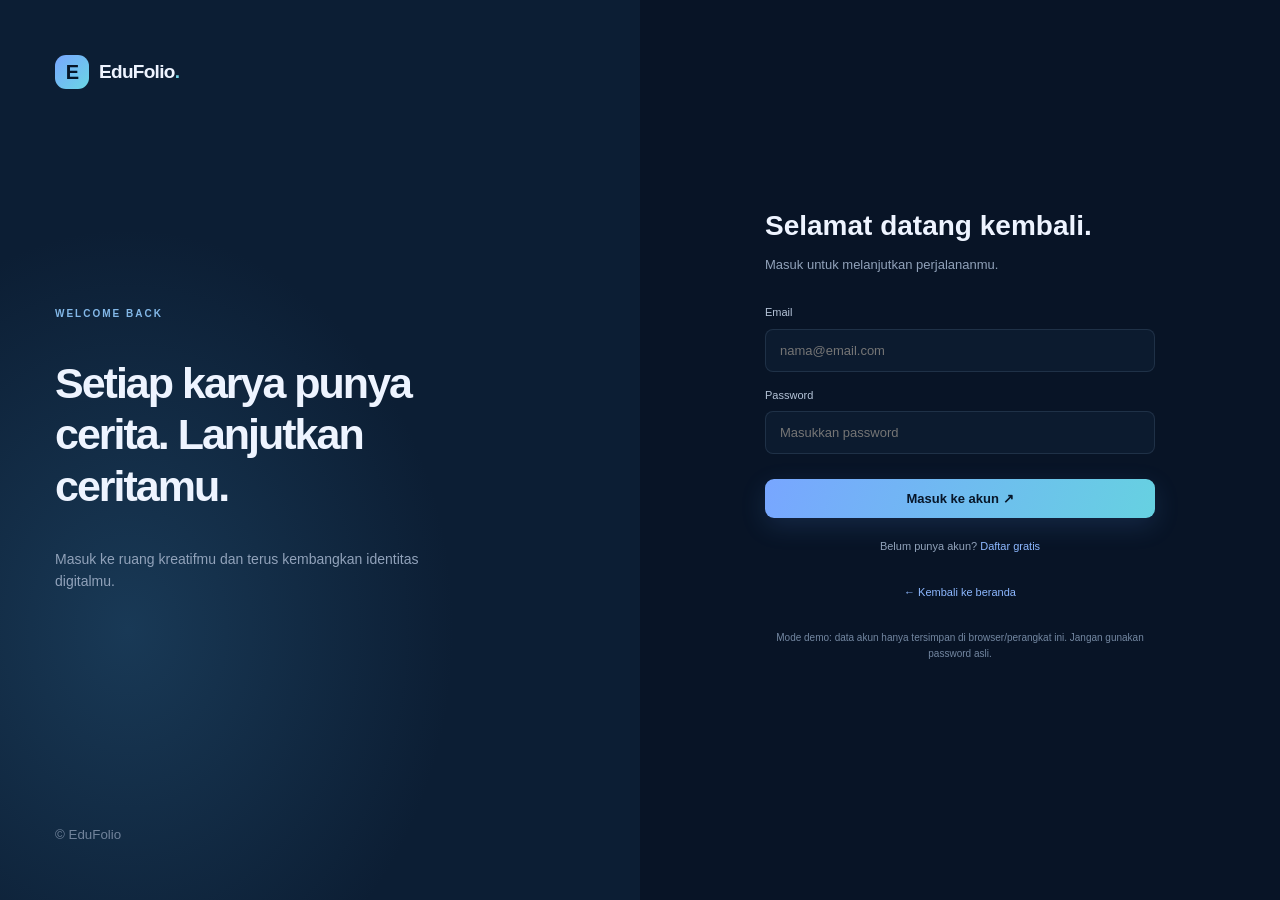
==== login.html @ 991e1b41 "Add EduFolio MVP: login.html" ====
<!doctype html><html lang="id"><head><meta charset="utf-8"><meta name="viewport" content="width=device-width,initial-scale=1"><title>Masuk — EduFolio</title><link rel="stylesheet" href="css/style.css"></head><body><div class="auth-wrap"><aside class="auth-aside"><a class="brand" href="index.html"><span class="brand-mark">E</span><span>EduFolio<span class="brand-dot">.</span></span></a><div><div class="eyebrow">WELCOME BACK</div><h1>Setiap karya punya cerita. Lanjutkan ceritamu.</h1><p>Masuk ke ruang kreatifmu dan terus kembangkan identitas digitalmu.</p></div><small style="color:#71839b">© EduFolio</small></aside><main class="auth-main"><form class="auth-card" id="login-form"><h2>Selamat datang kembali.</h2><p>Masuk untuk melanjutkan perjalananmu.</p><div id="form-message" class="notice" hidden></div><label class="field"><span>Email</span><input id="email" type="email" placeholder="nama@email.com" required></label><label class="field"><span>Password</span><input id="password" type="password" placeholder="Masukkan password" required></label><button class="btn btn-primary" type="submit">Masuk ke akun ↗</button><p class="auth-switch">Belum punya akun? <a href="register.html">Daftar gratis</a></p><p class="auth-switch"><a href="index.html">← Kembali ke beranda</a></p><p style="font-size:10px;color:#7387a1;text-align:center">Mode demo: data akun hanya tersimpan di browser/perangkat ini. Jangan gunakan password asli.</p></form></main></div><script src="js/app.js"></script></body></html>
---- css/style.css ----
:root{--bg:#081426;--bg2:#0d1c31;--panel:#10223a;--line:rgba(160,190,230,.13);--text:#eef4ff;--muted:#91a2ba;--blue:#6d9cff;--cyan:#72d6e8;--font:'DM Sans',sans-serif;--display:'Plus Jakarta Sans',sans-serif}*{box-sizing:border-box}html{scroll-behavior:smooth}body{margin:0;background:var(--bg);color:var(--text);font-family:var(--font);line-height:1.6}a{color:inherit;text-decoration:none}.container{width:min(1160px,calc(100% - 48px));margin:auto}.site-header{height:82px;display:flex;align-items:center;justify-content:space-between;padding:0 max(24px,calc((100vw - 1160px)/2));border-bottom:1px solid var(--line);position:relative;z-index:5;background:rgba(8,20,38,.88);backdrop-filter:blur(18px)}.brand{display:flex;align-items:center;gap:10px;font:800 19px var(--display);letter-spacing:-.7px}.brand-mark{display:grid;place-items:center;width:34px;height:34px;border-radius:11px;background:linear-gradient(135deg,#78a6ff,#6ad7e4);color:#071629;font-size:20px}.brand-dot{color:var(--cyan)}.nav-links,.nav-actions{display:flex;align-items:center;gap:32px}.nav-links a,.footer a{font-size:13px;color:#adbbce}.nav-links a:hover,.footer a:hover{color:white}.nav-actions{gap:12px}.btn{display:inline-flex;align-items:center;justify-content:center;gap:12px;border-radius:9px;font-weight:700;font-size:13px;transition:.2s;padding:12px 19px}.btn:hover{transform:translateY(-2px)}.btn-primary{background:linear-gradient(110deg,#78a6ff,#66d1e1);color:#071629;box-shadow:0 8px 26px #5e9cff25}.btn-ghost{color:#dbe6f8}.btn-outline{border:1px solid var(--line);color:#dce7f8}.btn-small{padding:9px 15px}.btn-large{padding:15px 22px}.menu-toggle{display:none;background:none;color:white;border:0;font-size:22px}.hero{min-height:650px;display:grid;grid-template-columns:1fr 1fr;align-items:center;gap:50px;padding-top:64px;padding-bottom:78px}.eyebrow{font-size:10px;letter-spacing:2px;font-weight:700;color:#83b8e8}.pulse{display:inline-block;width:7px;height:7px;background:#6ee0bf;border-radius:50%;margin-right:9px;box-shadow:0 0 12px #6ee0bf}.hero h1,.section h2,.cta-section h2{font:800 clamp(38px,5vw,59px)/1.15 var(--display);letter-spacing:-2.7px;margin:23px 0}.gradient-text{background:linear-gradient(100deg,#83aaff,#74d9e5);-webkit-background-clip:text;background-clip:text;color:transparent}.hero-lead{max-width:500px;color:var(--muted);font-size:15px;line-height:1.9}.hero-actions{display:flex;gap:12px;margin-top:30px}.hero-proof{display:flex;align-items:center;gap:12px;color:#8294ad;font-size:11px;margin-top:37px}.avatar-stack{display:flex}.avatar-stack i{font-style:normal;width:25px;height:25px;border-radius:50%;display:grid;place-items:center;background:#233e5d;border:2px solid var(--bg);margin-right:-6px;color:#8fd6e9}.hero-visual{position:relative;padding:35px 0}.orb{position:absolute;border-radius:50%;filter:blur(1px);pointer-events:none}.orb-one{width:300px;height:300px;background:#3876c51c;top:5%;left:15%}.orb-two{width:190px;height:190px;background:#3dc2d51c;right:0;bottom:0}.preview-window{position:relative;z-index:1;border:1px solid #ffffff20;background:#0e2038;border-radius:16px;overflow:hidden;box-shadow:0 30px 90px #0008;transform:perspective(1200px) rotateY(-5deg) rotateX(2deg)}.window-top{height:43px;border-bottom:1px solid var(--line);display:flex;align-items:center;justify-content:space-between;padding:0 15px;color:#71839c;font-size:9px}.window-dots{display:flex;gap:5px}.window-dots i{width:6px;height:6px;border-radius:50%;background:#47617f}.window-live{color:#79d6c0;font-size:8px;letter-spacing:1px}.preview-content{display:grid;grid-template-columns:55px 1fr;min-height:330px}.preview-sidebar{border-right:1px solid var(--line);padding:17px 13px}.mini-brand{font-weight:800;color:#82b6ff;font-size:18px;margin-bottom:27px}.side-line{height:5px;background:#263d5a;border-radius:4px;margin:15px 0}.side-line.active{background:#76a8ff}.side-line.short{width:65%}.preview-main{padding:28px 27px}.preview-label,.preview-banner small{font-size:8px;letter-spacing:1.6px;color:#7ea9d9}.preview-name{font:500 23px var(--display);margin-top:12px}.preview-name b{color:#8eb5ff}.preview-desc{font-size:10px;color:#8fa2bc;margin-top:3px}.preview-banner{height:135px;margin-top:23px;border-radius:9px;padding:18px;background:linear-gradient(115deg,#193a62,#28617a);display:flex;justify-content:space-between;align-items:center}.preview-banner strong{display:block;font:700 24px/1.15 var(--display);margin-top:8px}.preview-banner>span{font-size:70px;color:#9addeb66}.preview-cards{display:grid;grid-template-columns:repeat(3,1fr);gap:9px;margin-top:12px}.preview-cards div{border:1px solid var(--line);border-radius:7px;padding:10px}.preview-cards small,.preview-cards b{display:block}.preview-cards small{font-size:7px;color:#8298b3;letter-spacing:1px}.preview-cards b{font-size:18px;margin-top:4px}.floating-note,.floating-tag{position:absolute;z-index:2;background:#152b46;border:1px solid #ffffff20;box-shadow:0 12px 30px #0005;border-radius:10px}.floating-note{left:-25px;bottom:18px;display:flex;gap:10px;align-items:center;padding:12px 15px}.note-icon{width:28px;height:28px;border-radius:8px;background:#284b70;display:grid;place-items:center;color:#9bd8e6}.floating-note b,.floating-note small{display:block}.floating-note b{font-size:10px}.floating-note small{font-size:9px;color:#91a2ba}.floating-tag{right:-10px;top:13px;padding:9px 13px;color:#a8c9ed;font-size:9px}.trust-strip{border-block:1px solid var(--line);background:#0b192b}.trust-inner{height:75px;display:flex;align-items:center;justify-content:space-between;color:#637791;font-size:10px;letter-spacing:1.2px}.trust-inner span{font-size:9px}.trust-inner b{color:#a2b3c9;font-size:10px}.section{padding-top:110px;padding-bottom:110px}.section-heading{display:flex;align-items:end;justify-content:space-between;gap:40px;margin-bottom:40px}.section h2,.cta-section h2{font-size:42px;margin:15px 0 0}.section-heading>p{max-width:330px;color:var(--muted);font-size:13px;line-height:1.8;margin:0 0 5px}.feature-grid{display:grid;grid-template-columns:1.15fr 1fr 1fr;gap:16px}.feature-card{position:relative;min-height:360px;overflow:hidden;padding:27px;border:1px solid var(--line);border-radius:13px;background:linear-gradient(145deg,#10233c,#0c1a2e)}.feature-main{background:linear-gradient(145deg,#142d4c,#102039)}.feature-icon{width:39px;height:39px;border-radius:10px;display:grid;place-items:center;background:#234366;color:#91c7ee;font-size:18px;margin-bottom:23px}.card-kicker{font-size:8px;letter-spacing:1.5px;color:#7c9ab9}.feature-card h3{font:700 20px var(--display);margin:8px 0}.feature-card p{font-size:12px;color:var(--muted);max-width:280px;line-height:1.8}.feature-card>a{display:inline-block;margin-top:9px;color:#8ec5e7;font-size:11px;font-weight:700}.feature-card>a span{margin-left:6px}.feature-art{position:absolute;bottom:-35px;right:-10px;width:210px;height:130px;background:#1d3d61;border:1px solid #80b9e533;border-radius:12px 0 0 0;transform:rotate(-8deg);padding:18px}.art-avatar{width:34px;height:34px;border-radius:50%;background:#79a7d6;display:grid;place-items:center;color:#10223a;font-weight:800}.art-lines i{display:block;height:5px;background:#789abf55;border-radius:5px;margin:8px 0;width:80px}.art-lines i:nth-child(2){width:120px}.art-lines i:nth-child(3){width:55px}.art-chip{position:absolute;right:13px;bottom:14px;font-size:7px;letter-spacing:1px;color:#a9d5ee}.slide-art{position:absolute;bottom:22px;right:20px;width:125px;height:78px;border-radius:7px;background:linear-gradient(135deg,#234a6d,#31657b);padding:12px;transform:rotate(5deg)}.slide-top{height:5px;width:35px;background:#a0d9e8;border-radius:4px}.slide-title{height:13px;width:75px;background:#d7eaff;margin-top:10px;border-radius:3px}.slide-row{display:flex;gap:5px;margin-top:9px}.slide-row i{height:17px;flex:1;background:#85a9ca55;border-radius:3px}.service-art{position:absolute;right:25px;bottom:5px;font-size:110px;color:#4d83b855}.process-section{background:#0b192b;border-block:1px solid var(--line)}.steps{display:grid;grid-template-columns:repeat(3,1fr);gap:35px;margin-top:55px}.step{border-top:1px solid #36516e;padding-top:20px}.step>span{color:#7db8dc;font:700 12px var(--display)}.step h3{font:700 18px var(--display);margin:18px 0 5px}.step p{font-size:12px;color:var(--muted)}.cta-section{margin-top:90px;margin-bottom:90px;padding:55px 65px;border:1px solid #4b789b44;border-radius:17px;background:radial-gradient(ellipse at 80% 50%,#24517488,transparent 45%),linear-gradient(110deg,#102541,#10243a);position:relative;overflow:hidden}.cta-section h2{font-size:40px}.cta-section p{color:var(--muted);font-size:13px;margin:16px 0 24px}.cta-symbol{position:absolute;right:90px;top:50%;transform:translateY(-50%);font:800 180px var(--display);color:#8bb9e51a}.cta-symbol span{color:#8bd5e41a}.footer{min-height:90px;border-top:1px solid var(--line);display:flex;align-items:center;justify-content:space-between}.footer>span{font-size:10px;color:#71839b}.footer>div{display:flex;gap:22px}.footer>div a{font-size:11px}.auth-wrap{min-height:100vh;display:grid;grid-template-columns:1fr 1fr}.auth-aside{padding:55px;display:flex;flex-direction:column;justify-content:space-between;background:radial-gradient(ellipse at 20% 70%,#24517488,transparent 45%),#0c1e34}.auth-aside h1{font:800 43px/1.2 var(--display);letter-spacing:-2px;max-width:450px}.auth-aside p{color:var(--muted);max-width:390px;font-size:14px}.auth-main{display:grid;place-items:center;padding:35px}.auth-card{width:min(390px,100%)}.auth-card h2{font:800 28px var(--display);margin:0 0 8px}.auth-card>p{color:var(--muted);font-size:13px;margin-bottom:28px}.field{display:block;margin:15px 0}.field span{display:block;font-size:11px;color:#b5c4d8;margin-bottom:7px}.field input,.field textarea{width:100%;padding:13px 14px;background:#0c1b2f;border:1px solid var(--line);border-radius:8px;color:white;font:13px var(--font);outline:none}.field input:focus,.field textarea:focus{border-color:#78a6ff}.auth-card .btn{width:100%;margin-top:10px;border:0;cursor:pointer}.auth-switch{font-size:11px!important;text-align:center;margin-top:20px!important}.auth-switch a{color:#8db8ff}.notice{padding:11px 13px;border-radius:7px;background:#183d3b;color:#8de0c8;font-size:11px;margin:12px 0}.dash-shell{min-height:100vh;display:grid;grid-template-columns:230px 1fr}.dash-side{background:#0b192b;border-right:1px solid var(--line);padding:25px 17px}.dash-side .brand{margin:0 0 42px 8px}.dash-nav-label{font-size:9px;color:#647c99;letter-spacing:1.5px;margin:25px 10px 10px}.dash-nav a{display:block;padding:11px 12px;border-radius:7px;color:#91a4bd;font-size:12px;margin:3px 0}.dash-nav a.active,.dash-nav a:hover{background:#1a3554;color:#dcecff}.dash-main{padding:35px 4vw}.dash-top{display:flex;justify-content:space-between;align-items:center;margin-bottom:35px}.dash-top h1{font:700 25px var(--display);margin:0}.dash-top p{color:var(--muted);font-size:12px;margin:5px 0}.dash-user{font-size:11px;color:#9db6d1;padding:9px 13px;border:1px solid var(--line);border-radius:8px}.stats-grid{display:grid;grid-template-columns:repeat(3,1fr);gap:14px}.stat-card,.panel{background:#10223a;border:1px solid var(--line);border-radius:10px;padding:20px}.stat-card small{font-size:10px;color:var(--muted)}.stat-card b{display:block;font:700 26px var(--display);margin-top:8px}.panel{margin-top:18px}.panel h2{font:700 16px var(--display);margin:0 0 7px}.panel p{font-size:12px;color:var(--muted)}.quick-actions{display:flex;gap:10px;flex-wrap:wrap;margin-top:18px}.empty-state{padding:35px;text-align:center;border:1px dashed #36516e;border-radius:9px;color:#8fa4bf;font-size:12px;margin-top:15px}.form-grid{display:grid;grid-template-columns:1fr 1fr;gap:0 15px}.full{grid-column:1/-1}.portfolio-preview{padding:25px;border:1px solid var(--line);border-radius:10px;background:#0b1b30;margin-top:20px}.portfolio-preview h2{font:700 26px var(--display)}.portfolio-preview p{color:var(--muted);font-size:12px}@media(max-width:850px){.hero{grid-template-columns:1fr;gap:15px;padding-top:65px}.hero-visual{max-width:600px;width:100%;margin:auto}.feature-grid{grid-template-columns:1fr 1fr}.feature-main{grid-column:1/-1}.section-heading{align-items:start;flex-direction:column;gap:12px}.auth-aside{padding:35px}.auth-aside h1{font-size:32px}.dash-shell{grid-template-columns:190px 1fr}}@media(max-width:600px){.container{width:calc(100% - 34px)}.site-header{height:70px;padding:0 17px}.nav-links{display:none;position:absolute;top:69px;left:0;right:0;background:#0d1c31;padding:20px;flex-direction:column;gap:18px;border-bottom:1px solid var(--line)}.nav-links.open{display:flex}.nav-actions{margin-left:auto;margin-right:12px;gap:5px}.nav-actions .btn{font-size:10px;padding:8px 10px}.menu-toggle{display:block}.hero{padding-top:55px;padding-bottom:55px}.hero h1{font-size:39px;letter-spacing:-2px}.hero-lead{font-size:13px}.hero-actions{flex-wrap:wrap}.hero-visual{padding:25px 0}.preview-content{min-height:275px}.preview-main{padding:20px 15px}.preview-banner{height:110px}.preview-banner strong{font-size:20px}.floating-note{left:-5px}.floating-tag{right:-4px}.trust-inner{height:auto;min-height:75px;flex-wrap:wrap;gap:12px;padding:17px 0}.trust-inner span{width:100%}.section{padding-top:75px;padding-bottom:75px}.section h2,.cta-section h2{font-size:34px}.feature-grid{grid-template-columns:1fr}.feature-main{grid-column:auto}.feature-card{min-height:330px}.steps{grid-template-columns:1fr;gap:22px;margin-top:35px}.cta-section{padding:35px 25px;margin-top:55px;margin-bottom:55px}.cta-symbol{right:10px;font-size:120px;top:20%}.footer{padding:20px 0;gap:15px;flex-wrap:wrap}.footer>span{order:3;width:100%}.auth-wrap{grid-template-columns:1fr}.auth-aside{min-height:220px;padding:25px}.auth-aside h1{font-size:27px;margin:20px 0 8px}.auth-aside p{font-size:12px}.auth-main{padding:30px 22px}.dash-shell{grid-template-columns:1fr}.dash-side{padding:15px;display:flex;align-items:center;justify-content:space-between;border-right:0;border-bottom:1px solid var(--line)}.dash-side .brand{margin:0}.dash-nav-label{display:none}.dash-nav{display:flex;gap:3px}.dash-nav a{font-size:10px;padding:8px}.dash-main{padding:25px 17px}.stats-grid{grid-template-columns:1fr 1fr}.stats-grid .stat-card:last-child{grid-column:1/-1}.dash-top{align-items:flex-start;gap:10px}.dash-top h1{font-size:21px}.dash-user{font-size:9px}.form-grid{grid-template-columns:1fr}.full{grid-column:auto}}
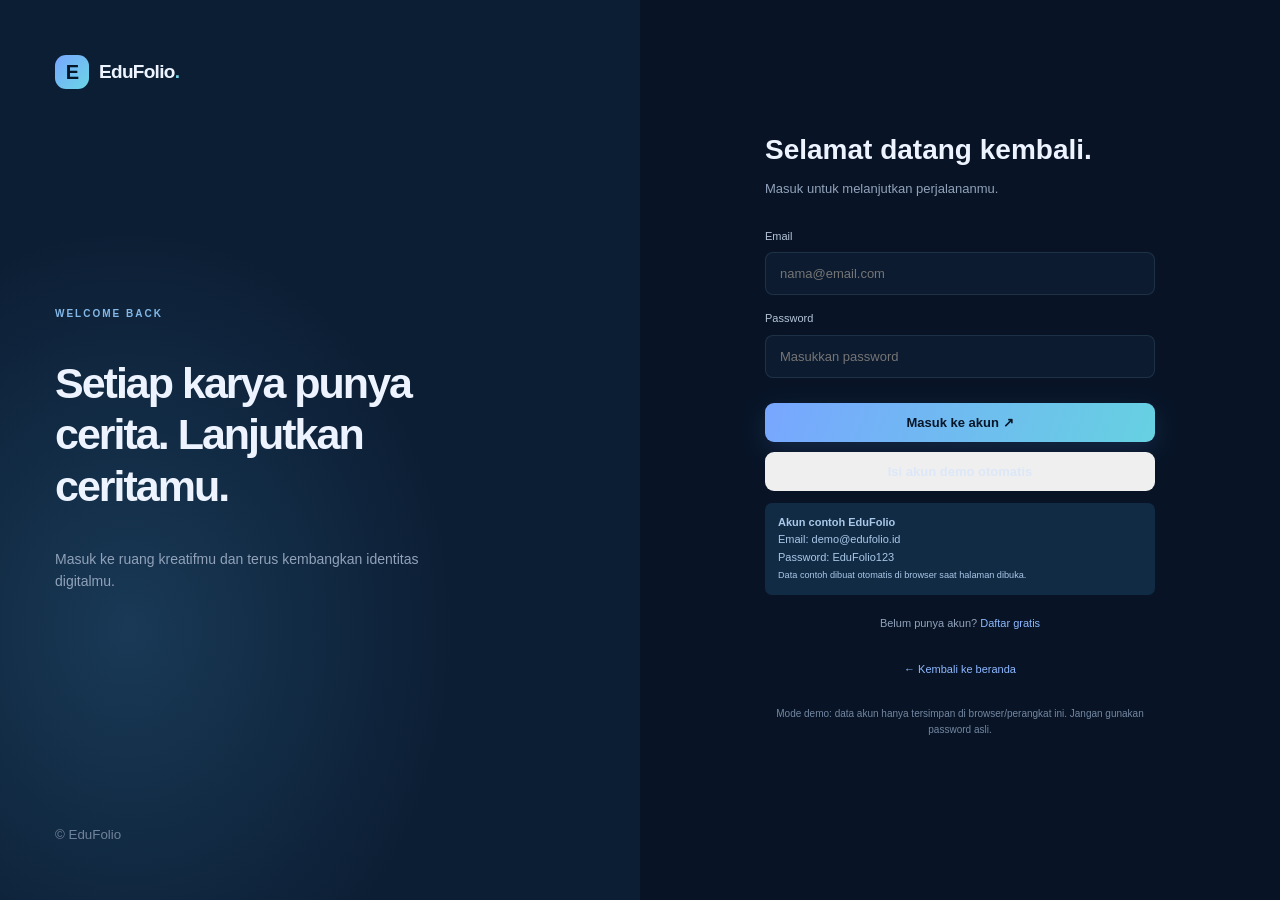
==== commit e4007874: "Add demo account quick login details" ====
--- a/login.html
+++ b/login.html
@@ -1 +1 @@
-<!doctype html><html lang="id"><head><meta charset="utf-8"><meta name="viewport" content="width=device-width,initial-scale=1"><title>Masuk — EduFolio</title><link rel="stylesheet" href="css/style.css"></head><body><div class="auth-wrap"><aside class="auth-aside"><a class="brand" href="index.html"><span class="brand-mark">E</span><span>EduFolio<span class="brand-dot">.</span></span></a><div><div class="eyebrow">WELCOME BACK</div><h1>Setiap karya punya cerita. Lanjutkan ceritamu.</h1><p>Masuk ke ruang kreatifmu dan terus kembangkan identitas digitalmu.</p></div><small style="color:#71839b">© EduFolio</small></aside><main class="auth-main"><form class="auth-card" id="login-form"><h2>Selamat datang kembali.</h2><p>Masuk untuk melanjutkan perjalananmu.</p><div id="form-message" class="notice" hidden></div><label class="field"><span>Email</span><input id="email" type="email" placeholder="nama@email.com" required></label><label class="field"><span>Password</span><input id="password" type="password" placeholder="Masukkan password" required></label><button class="btn btn-primary" type="submit">Masuk ke akun ↗</button><p class="auth-switch">Belum punya akun? <a href="register.html">Daftar gratis</a></p><p class="auth-switch"><a href="index.html">← Kembali ke beranda</a></p><p style="font-size:10px;color:#7387a1;text-align:center">Mode demo: data akun hanya tersimpan di browser/perangkat ini. Jangan gunakan password asli.</p></form></main></div><script src="js/app.js"></script></body></html>+<!doctype html><html lang="id"><head><meta charset="utf-8"><meta name="viewport" content="width=device-width,initial-scale=1"><title>Masuk — EduFolio</title><link rel="stylesheet" href="css/style.css"></head><body><div class="auth-wrap"><aside class="auth-aside"><a class="brand" href="index.html"><span class="brand-mark">E</span><span>EduFolio<span class="brand-dot">.</span></span></a><div><div class="eyebrow">WELCOME BACK</div><h1>Setiap karya punya cerita. Lanjutkan ceritamu.</h1><p>Masuk ke ruang kreatifmu dan terus kembangkan identitas digitalmu.</p></div><small style="color:#71839b">© EduFolio</small></aside><main class="auth-main"><form class="auth-card" id="login-form"><h2>Selamat datang kembali.</h2><p>Masuk untuk melanjutkan perjalananmu.</p><div id="form-message" class="notice" hidden></div><label class="field"><span>Email</span><input id="email" type="email" placeholder="nama@email.com" required></label><label class="field"><span>Password</span><input id="password" type="password" placeholder="Masukkan password" required></label><button class="btn btn-primary" type="submit">Masuk ke akun ↗</button><button class="btn btn-outline" type="button" id="demo-fill" style="width:100%;margin-top:10px;cursor:pointer">Isi akun demo otomatis</button><div class="notice" style="background:#122b45;color:#a9c8e8"><b>Akun contoh EduFolio</b><br>Email: demo@edufolio.id<br>Password: EduFolio123<br><small>Data contoh dibuat otomatis di browser saat halaman dibuka.</small></div><p class="auth-switch">Belum punya akun? <a href="register.html">Daftar gratis</a></p><p class="auth-switch"><a href="index.html">← Kembali ke beranda</a></p><p style="font-size:10px;color:#7387a1;text-align:center">Mode demo: data akun hanya tersimpan di browser/perangkat ini. Jangan gunakan password asli.</p></form></main></div><script src="js/app.js"></script></body></html>
